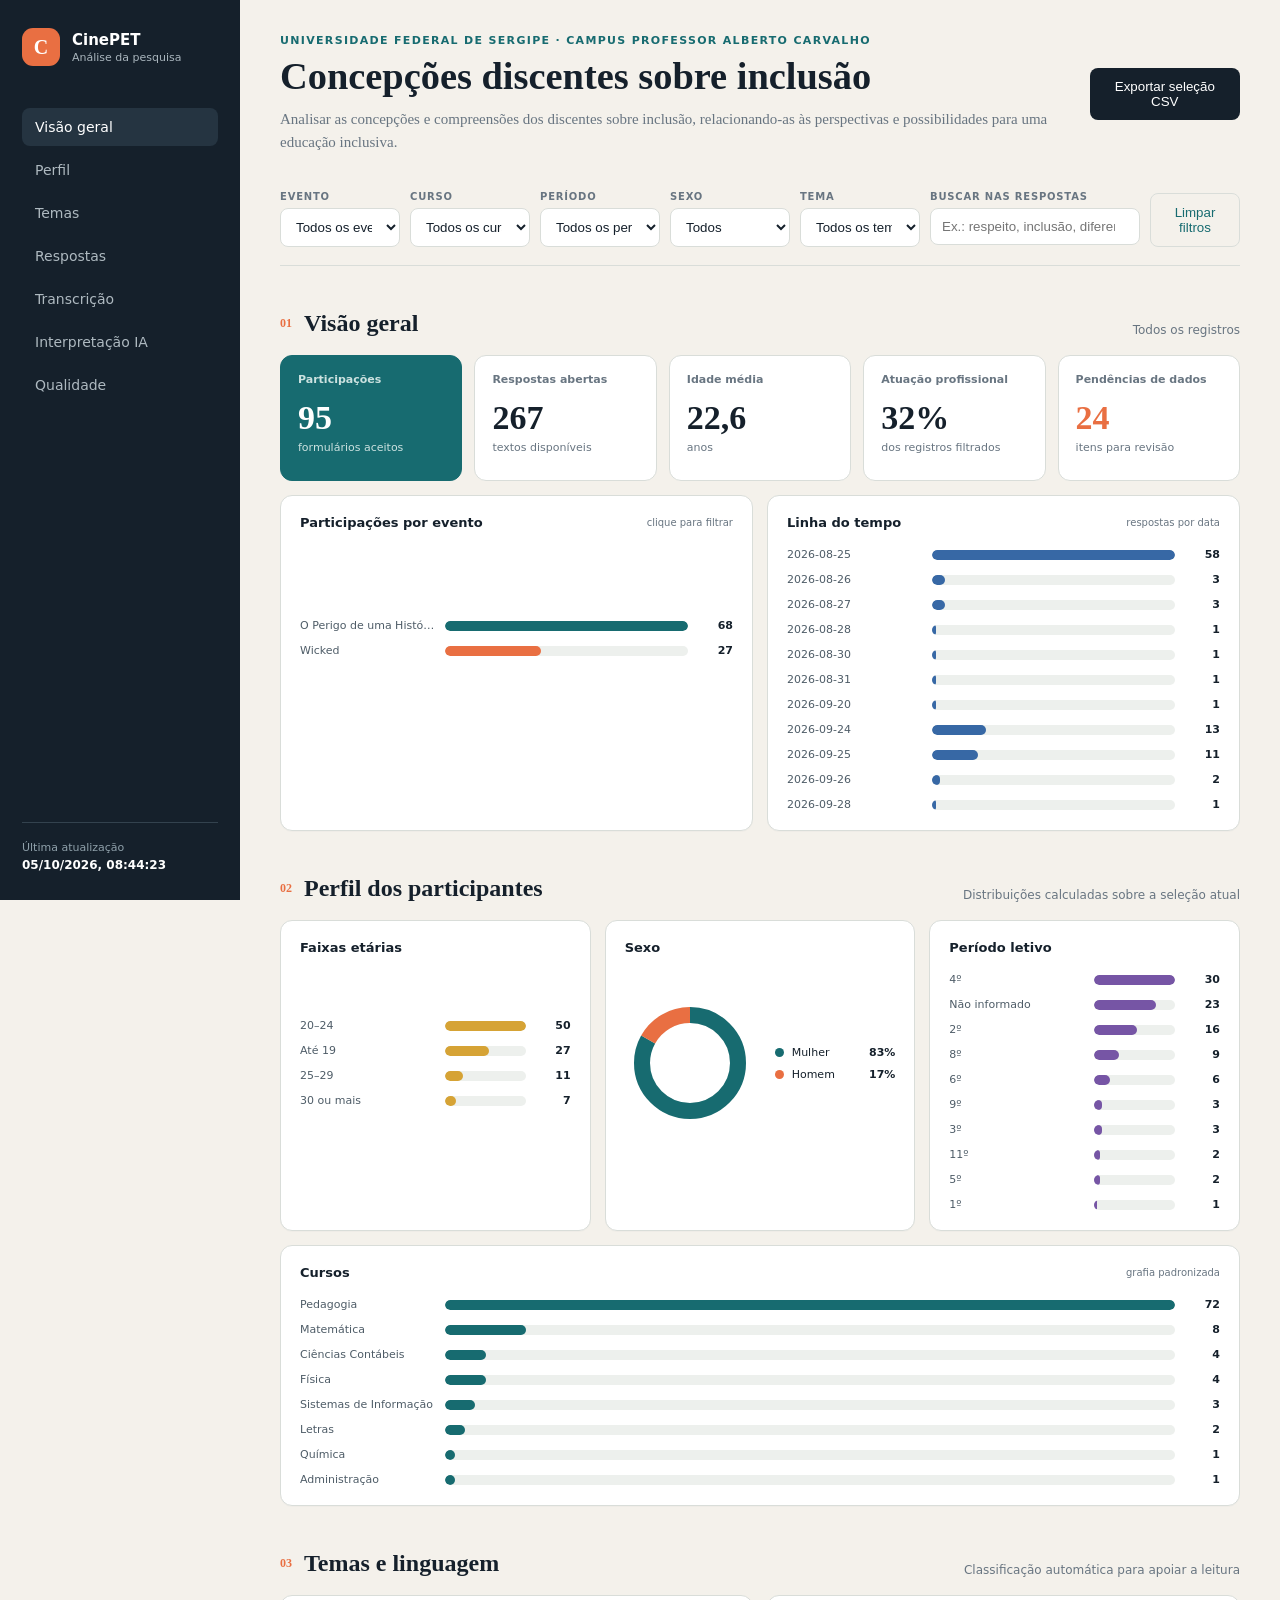
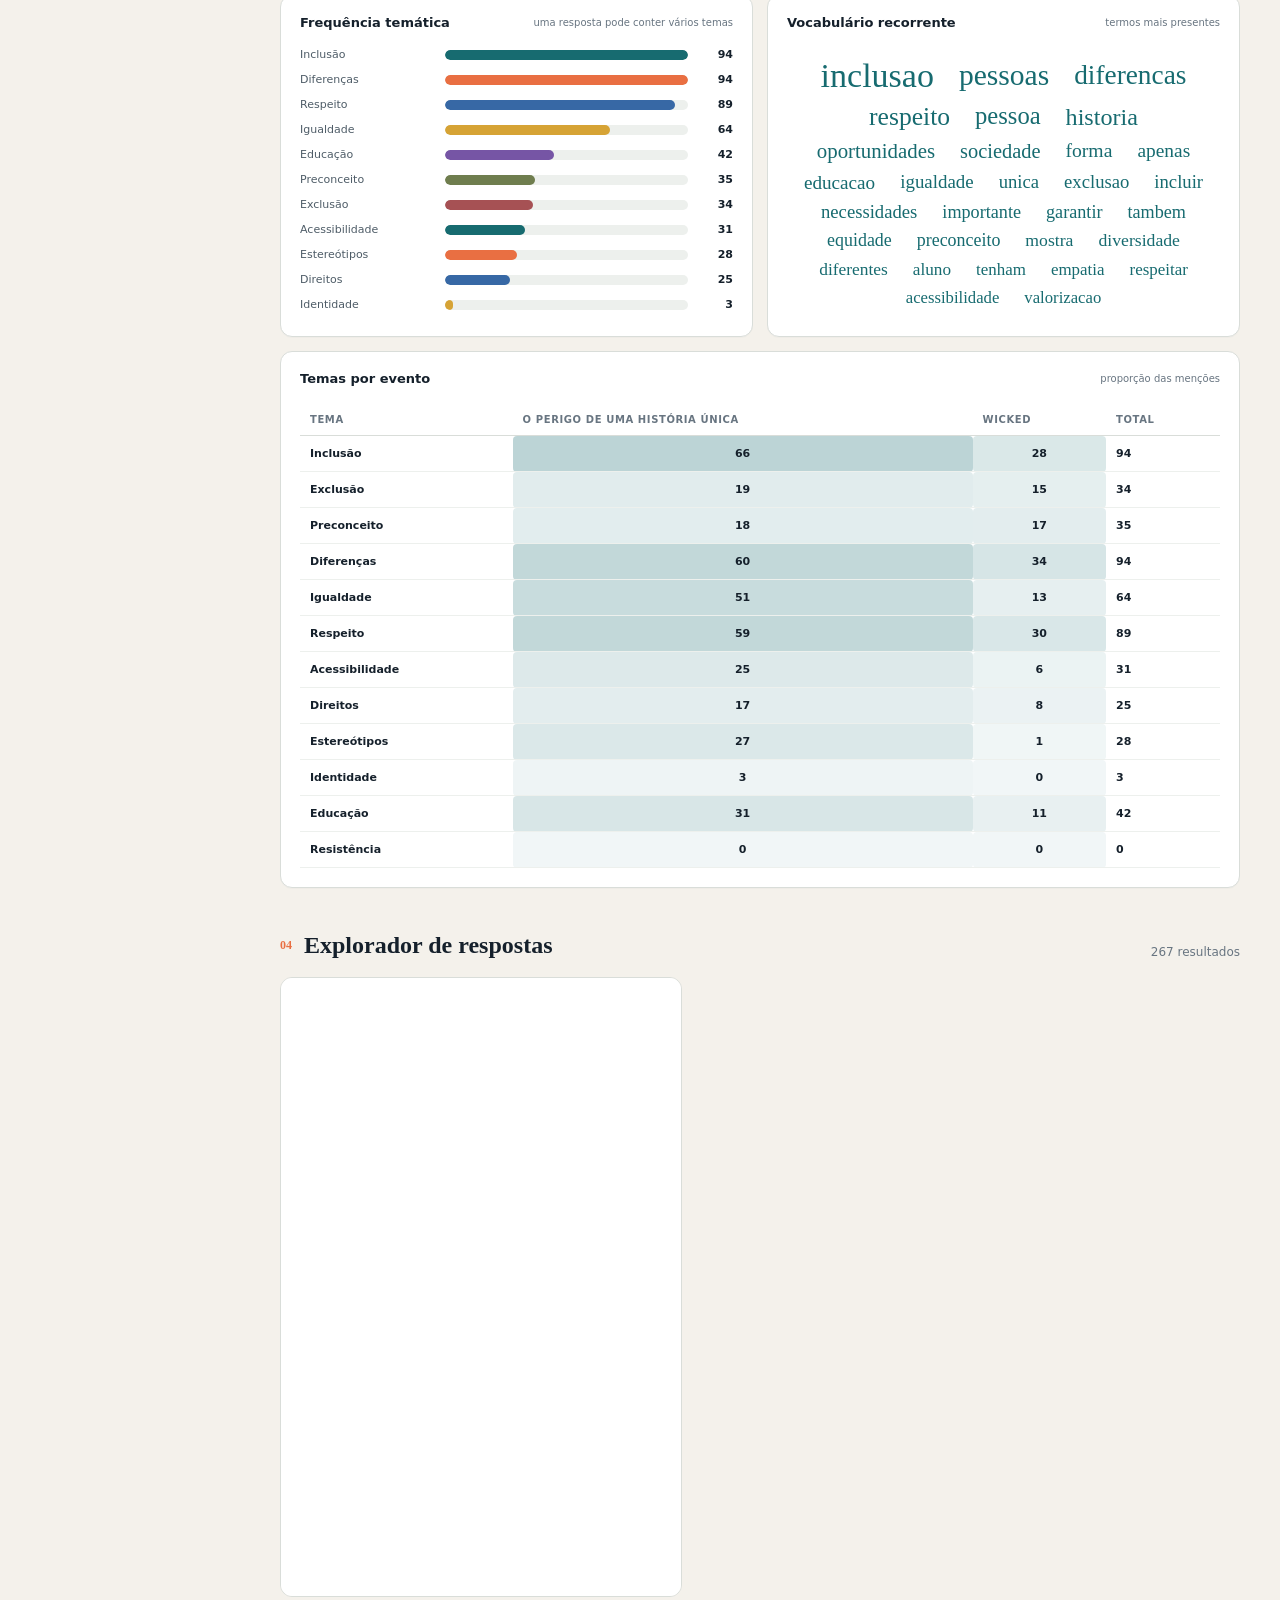
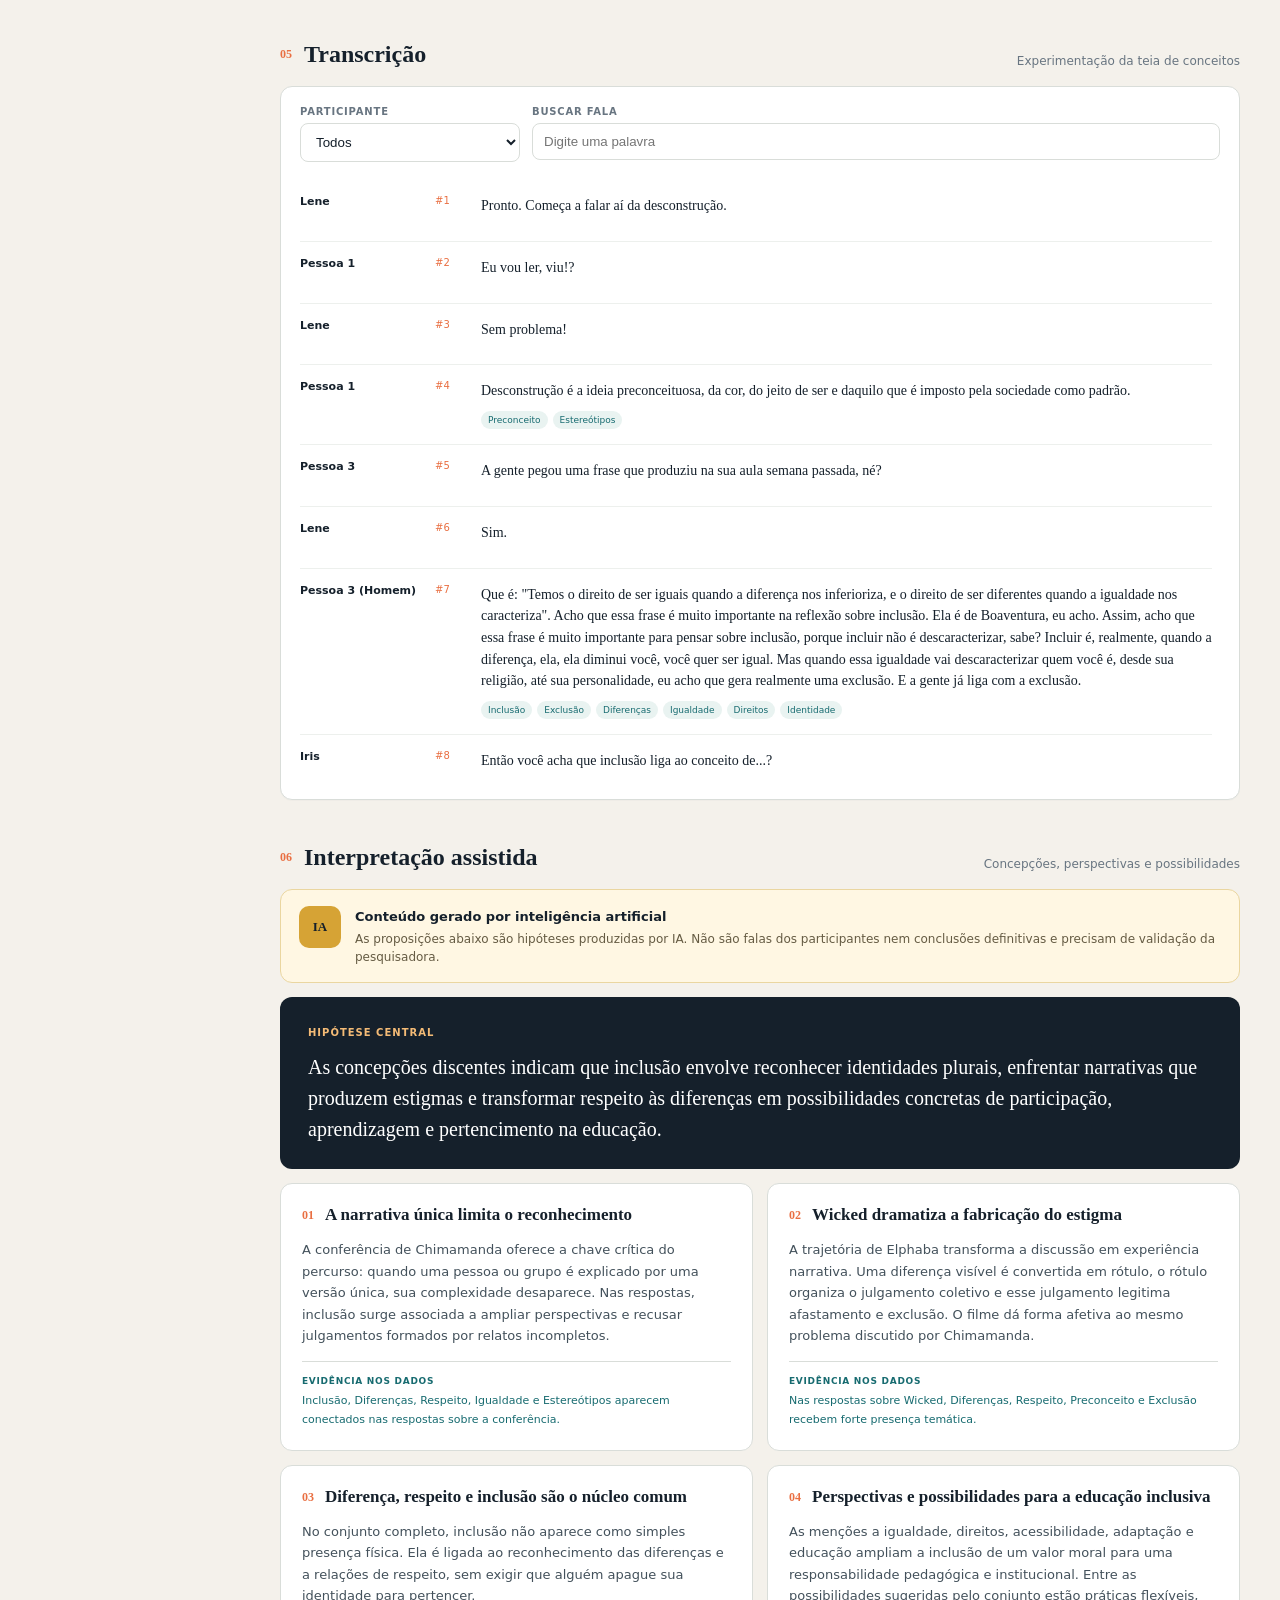
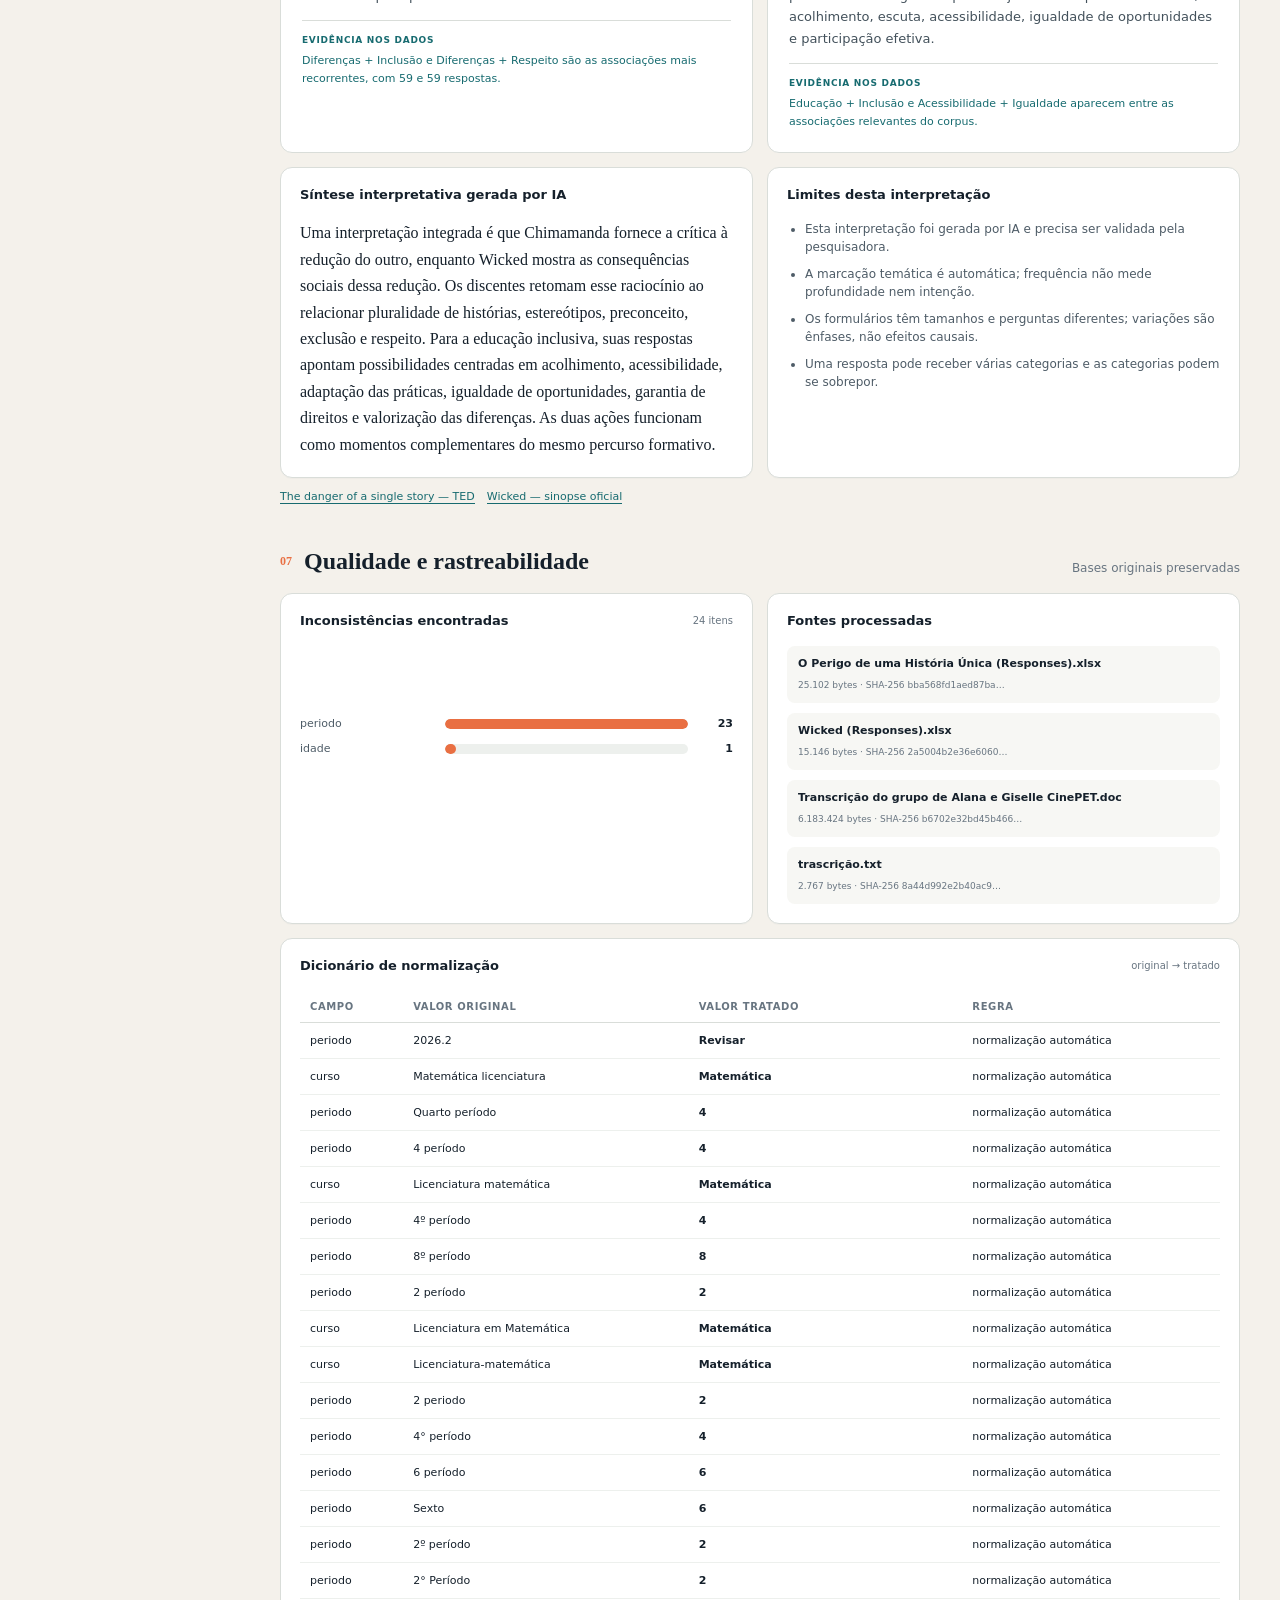
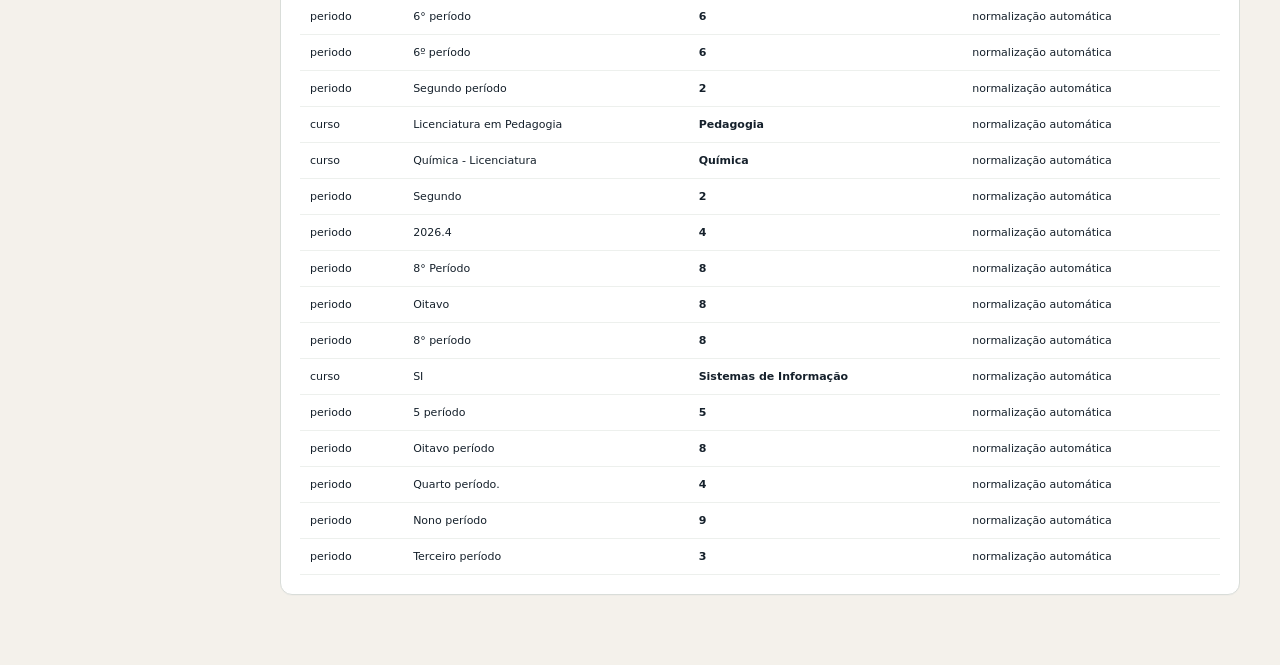
==== index.html @ 7567038d "Initial clean dashboard commit" ====
<!doctype html>
<html lang="pt-BR">
<head>
  <meta charset="utf-8">
  <meta name="viewport" content="width=device-width, initial-scale=1">
  <meta name="description" content="Dashboard da pesquisa sobre concepções discentes e educação inclusiva.">
  <meta http-equiv="refresh" content="0; url=dashboard/">
  <title>Concepções discentes sobre inclusão</title>
  <script>
    window.location.replace('dashboard/' + window.location.hash);
  </script>
</head>
<body>
  <p>Abrindo o <a href="dashboard/">dashboard da pesquisa</a>…</p>
</body>
</html>
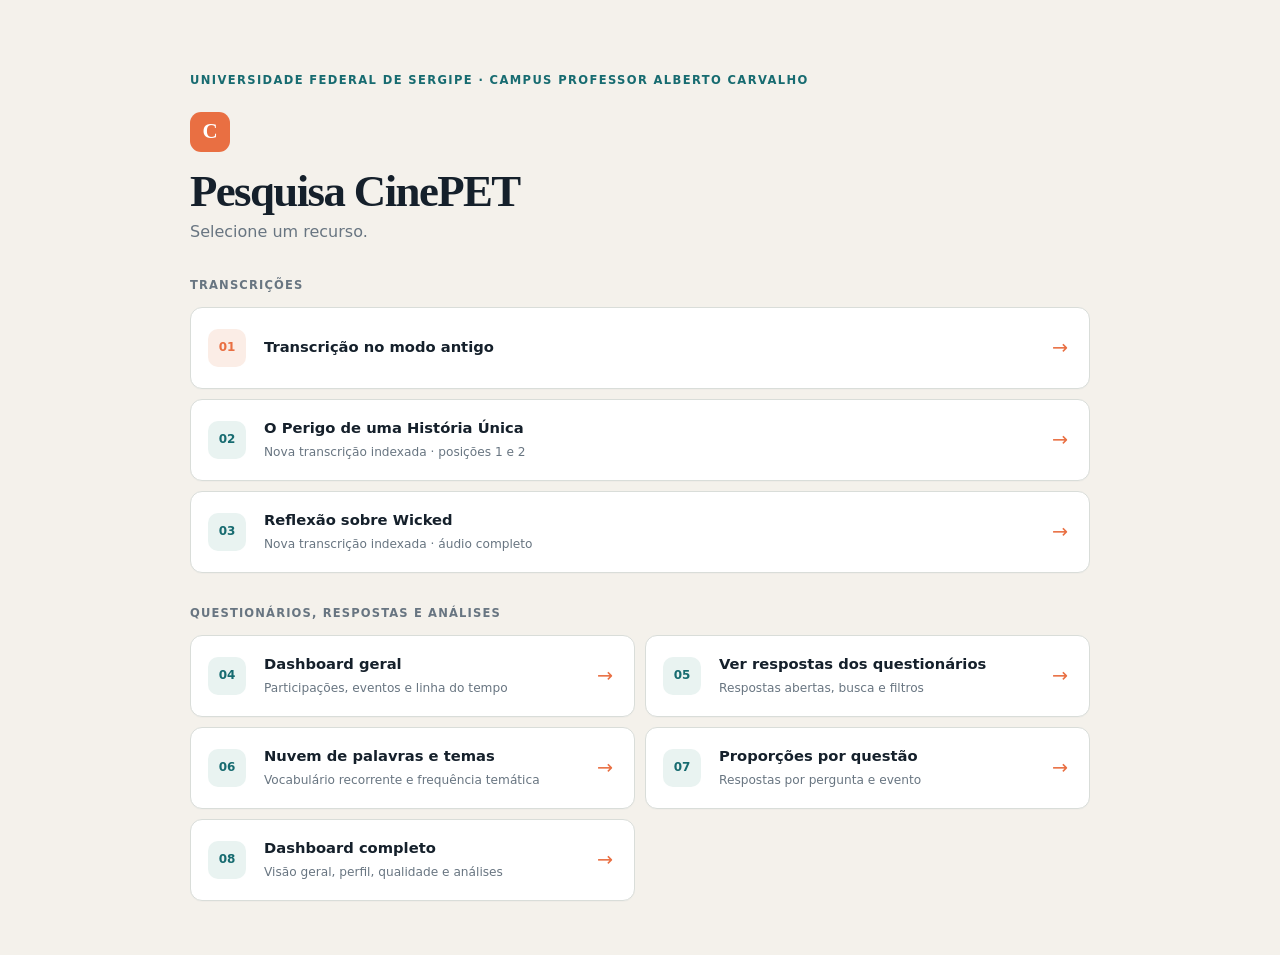
==== commit be909ad5: "." ====
--- a/index.html
+++ b/index.html
@@ -2,15 +2,49 @@
 <html lang="pt-BR">
 <head>
   <meta charset="utf-8">
-  <meta name="viewport" content="width=device-width, initial-scale=1">
-  <meta name="description" content="Dashboard da pesquisa sobre concepções discentes e educação inclusiva.">
-  <meta http-equiv="refresh" content="0; url=dashboard/">
-  <title>Concepções discentes sobre inclusão</title>
-  <script>
-    window.location.replace('dashboard/' + window.location.hash);
-  </script>
+  <meta name="viewport" content="width=device-width,initial-scale=1">
+  <meta name="description" content="Menu de acesso ao dashboard, questionários, respostas, análises e transcrições da pesquisa CinePET.">
+  <title>CinePET — Recursos da pesquisa</title>
+  <link rel="stylesheet" href="dashboard/portal.css">
 </head>
 <body>
-  <p>Abrindo o <a href="dashboard/">dashboard da pesquisa</a>…</p>
+  <main class="portal">
+    <p class="eyebrow">Universidade Federal de Sergipe · Campus Professor Alberto Carvalho</p>
+    <span class="brand-mark" aria-hidden="true">C</span>
+    <h1>Pesquisa CinePET</h1>
+    <p class="intro">Selecione um recurso.</p>
+
+    <section class="resource-group" aria-labelledby="transcription-heading">
+      <h2 id="transcription-heading">Transcrições</h2>
+      <nav class="resource-list" aria-label="Transcrições">
+        <a class="resource-card legacy" href="dashboard/transcricoes/antiga.html">
+          <span class="resource-icon" aria-hidden="true">01</span>
+          <span><strong>Transcrição no modo antigo</strong></span>
+          <span class="arrow" aria-hidden="true">→</span>
+        </a>
+        <a class="resource-card" href="dashboard/transcricoes/perigo-historia-unica.html">
+          <span class="resource-icon" aria-hidden="true">02</span>
+          <span><strong>O Perigo de uma História Única</strong><small>Nova transcrição indexada · posições 1 e 2</small></span>
+          <span class="arrow" aria-hidden="true">→</span>
+        </a>
+        <a class="resource-card" href="dashboard/transcricoes/reflexao-wicked.html">
+          <span class="resource-icon" aria-hidden="true">03</span>
+          <span><strong>Reflexão sobre Wicked</strong><small>Nova transcrição indexada · áudio completo</small></span>
+          <span class="arrow" aria-hidden="true">→</span>
+        </a>
+      </nav>
+    </section>
+
+    <section class="resource-group" aria-labelledby="research-heading">
+      <h2 id="research-heading">Questionários, respostas e análises</h2>
+      <nav class="resource-list compact" aria-label="Recursos de pesquisa">
+        <a class="resource-card" href="dashboard/index.html#visao-geral"><span class="resource-icon" aria-hidden="true">04</span><span><strong>Dashboard geral</strong><small>Participações, eventos e linha do tempo</small></span><span class="arrow" aria-hidden="true">→</span></a>
+        <a class="resource-card" href="dashboard/respostas.html"><span class="resource-icon" aria-hidden="true">05</span><span><strong>Ver respostas dos questionários</strong><small>Respostas abertas, busca e filtros</small></span><span class="arrow" aria-hidden="true">→</span></a>
+        <a class="resource-card" href="dashboard/palavras.html"><span class="resource-icon" aria-hidden="true">06</span><span><strong>Nuvem de palavras e temas</strong><small>Vocabulário recorrente e frequência temática</small></span><span class="arrow" aria-hidden="true">→</span></a>
+        <a class="resource-card" href="dashboard/proporcoes.html"><span class="resource-icon" aria-hidden="true">07</span><span><strong>Proporções por questão</strong><small>Respostas por pergunta e evento</small></span><span class="arrow" aria-hidden="true">→</span></a>
+        <a class="resource-card" href="dashboard/index.html"><span class="resource-icon" aria-hidden="true">08</span><span><strong>Dashboard completo</strong><small>Visão geral, perfil, qualidade e análises</small></span><span class="arrow" aria-hidden="true">→</span></a>
+      </nav>
+    </section>
+  </main>
 </body>
 </html>
--- a/dashboard/portal.css
+++ b/dashboard/portal.css
@@ -0,0 +1,22 @@
+:root{color-scheme:light;--ink:#15202b;--muted:#687581;--paper:#f4f1eb;--surface:#fff;--line:#d9ddd9;--accent:#e96f42;--teal:#176b70;--shadow:0 12px 36px rgba(21,32,43,.08)}
+*{box-sizing:border-box}
+body{margin:0;min-height:100vh;background:var(--paper);color:var(--ink);font:15px/1.55 Inter,ui-sans-serif,system-ui,-apple-system,BlinkMacSystemFont,"Segoe UI",sans-serif}
+.portal{width:min(900px,calc(100% - 36px));margin:0 auto;padding:clamp(38px,8vh,78px) 0 54px}
+.eyebrow{margin:0 0 22px;color:var(--teal);font-size:.72rem;font-weight:800;letter-spacing:.12em;text-transform:uppercase}
+.brand-mark{display:grid;width:40px;height:40px;place-items:center;border-radius:11px;background:var(--accent);color:#fff;font:800 21px Georgia,serif}
+h1{margin:15px 0 4px;font:600 clamp(2rem,5vw,2.8rem) Georgia,serif;letter-spacing:-.035em;line-height:1.1}
+.intro{margin:0;color:var(--muted);font-size:1rem}
+.resource-group{margin-top:32px}
+.resource-group h2{margin:0 0 12px;color:var(--muted);font-size:.72rem;font-weight:800;letter-spacing:.1em;text-transform:uppercase}
+.resource-list{display:grid;gap:10px}
+.resource-list.compact{grid-template-columns:repeat(2,minmax(0,1fr))}
+.resource-card{display:grid;grid-template-columns:42px 1fr 20px;align-items:center;gap:14px;min-height:82px;padding:14px 17px;border:1px solid var(--line);border-radius:12px;background:var(--surface);box-shadow:0 1px 0 rgba(21,32,43,.02);color:var(--ink);text-decoration:none;transition:transform .16s ease,border-color .16s ease,box-shadow .16s ease}
+.resource-card:hover,.resource-card:focus-visible{transform:translateY(-2px);border-color:#9db9b3;box-shadow:var(--shadow);outline:none}
+.resource-icon{display:grid;width:38px;height:38px;place-items:center;border-radius:10px;background:#e9f3f1;color:var(--teal);font-size:.75rem;font-weight:800}
+.legacy .resource-icon{background:#fbede6;color:var(--accent)}
+.resource-card strong,.resource-card small{display:block}
+.resource-card strong{font-size:.92rem}
+.resource-card small{margin-top:3px;color:var(--muted);font-size:.76rem}
+.arrow{color:var(--accent);font-size:1.2rem}
+@media(max-width:680px){.portal{padding-top:34px}.resource-list.compact{grid-template-columns:1fr}}
+@media(max-width:520px){.resource-card{grid-template-columns:36px 1fr 18px;gap:11px;padding:12px}.resource-icon{width:34px;height:34px}.resource-card strong{font-size:.86rem}.resource-card small{font-size:.72rem}}
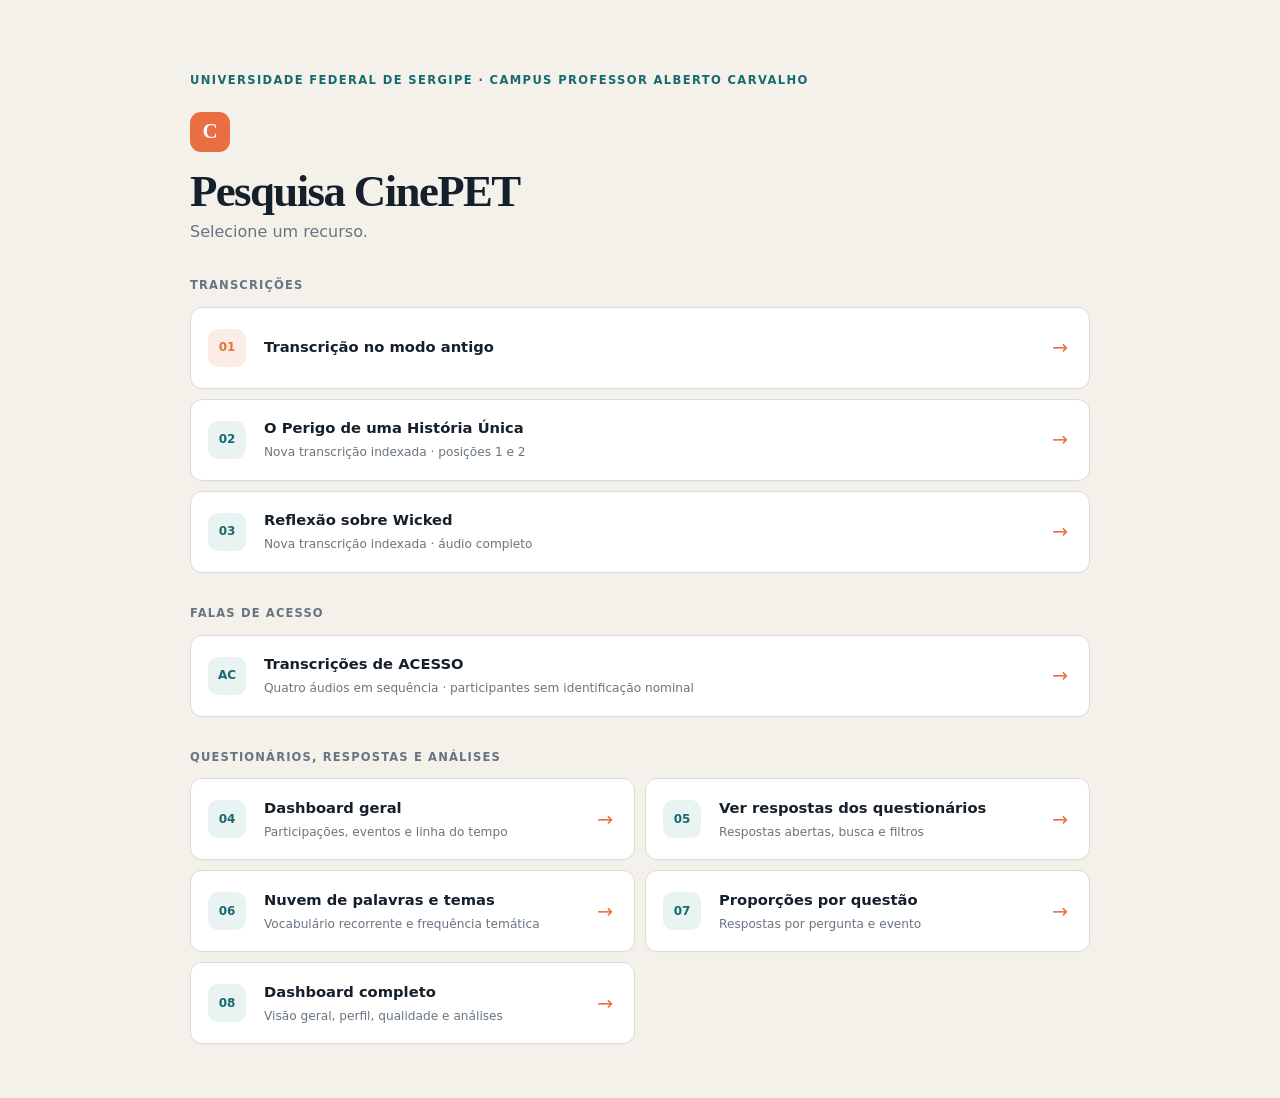
==== commit 69dfb0c0: "." ====
--- a/index.html
+++ b/index.html
@@ -35,6 +35,17 @@
       </nav>
     </section>
 
+    <section class="resource-group" aria-labelledby="access-speech-heading">
+      <h2 id="access-speech-heading">Falas de ACESSO</h2>
+      <nav class="resource-list" aria-label="Falas de ACESSO">
+        <a class="resource-card" href="dashboard/transcricoes/falas-acesso.html">
+          <span class="resource-icon" aria-hidden="true">AC</span>
+          <span><strong>Transcrições de ACESSO</strong><small>Quatro áudios em sequência · participantes sem identificação nominal</small></span>
+          <span class="arrow" aria-hidden="true">→</span>
+        </a>
+      </nav>
+    </section>
+
     <section class="resource-group" aria-labelledby="research-heading">
       <h2 id="research-heading">Questionários, respostas e análises</h2>
       <nav class="resource-list compact" aria-label="Recursos de pesquisa">
